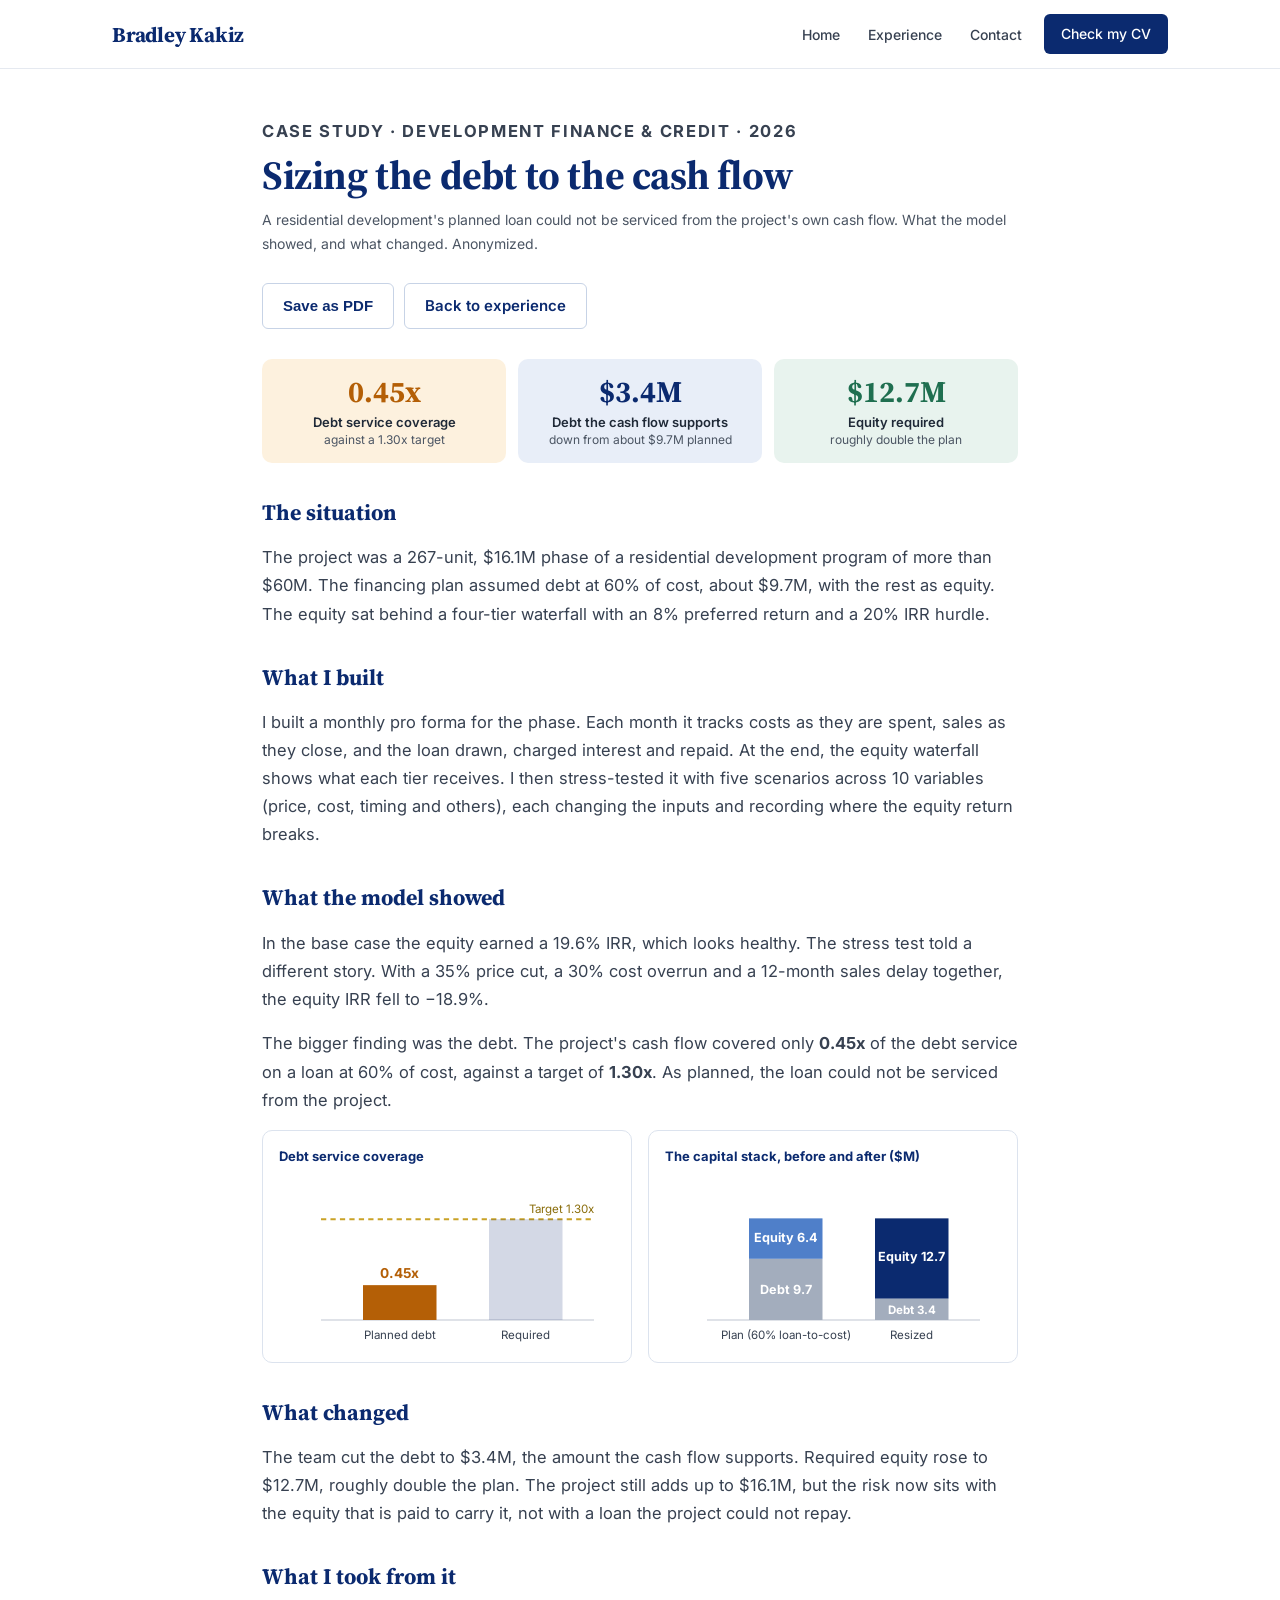
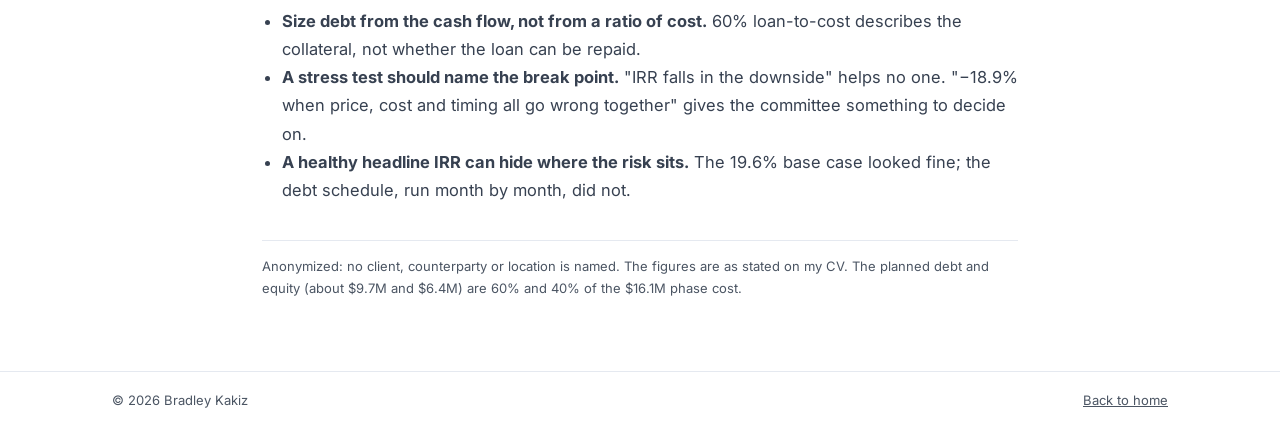
==== case-debt-sizing.html @ 3ac64d31 "Capital Bey figures, case study page, proof links for SignalNorth, new contact line" ====
<!doctype html>
<html lang="en">
<head>
<meta charset="utf-8">
<meta name="viewport" content="width=device-width, initial-scale=1">
<title>Case study: sizing debt to the cash flow · Bradley Kakiz</title>
<meta name="description" content="An anonymized case study: a residential development's planned debt covered 0.45x of its debt service against a 1.30x target. How the model showed it, and what changed.">
<meta property="og:title" content="Case study: sizing debt to the cash flow">
<meta property="og:image" content="https://bradleykakiz.com/img/web-startup.jpg">
<link rel="canonical" href="https://bradleykakiz.com/case-debt-sizing.html">
<link rel="icon" href="img/favicon.svg" type="image/svg+xml">
<link rel="preconnect" href="https://fonts.googleapis.com">
<link rel="preconnect" href="https://fonts.gstatic.com" crossorigin>
<link href="https://fonts.googleapis.com/css2?family=Inter:wght@400;500;600;700&family=Source+Serif+4:opsz,wght@8..60,600;8..60,700&display=swap" rel="stylesheet">
<link rel="stylesheet" href="css/site.css">
<style>
  .case { max-width: 820px; margin: 0 auto; padding: 48px 32px 72px; }
  .case .eyebrow { margin-bottom: 8px; }
  .case h1 { font-size: 40px; line-height: 1.12; margin: 6px 0 10px; letter-spacing: -.01em; }
  .case .meta { color: var(--muted); font-size: 14px; margin: 0 0 28px; }
  .case h2 { font-size: 22px; margin: 34px 0 10px; }
  .case p, .case li { font-size: 16.5px; line-height: 1.7; color: var(--text); }
  .case ul { padding-left: 20px; }
  .kpis { display: grid; grid-template-columns: repeat(3, 1fr); gap: 12px; margin: 8px 0 8px; }
  .kpi { border-radius: 10px; padding: 16px; text-align: center; }
  .kpi b { display: block; font-family: var(--serif); font-size: 30px; line-height: 1.1; }
  .kpi span { display: block; margin-top: 6px; font-size: 13px; font-weight: 600; color: #1F2937; }
  .kpi small { display: block; margin-top: 2px; font-size: 12px; color: var(--muted); }
  .k1 { background: #FDF1DE; } .k1 b { color: #B45F06; }
  .k2 { background: #E8EEF8; } .k2 b { color: var(--navy); }
  .k3 { background: #E8F3EE; } .k3 b { color: #1F6F50; }
  .figs { display: grid; grid-template-columns: 1fr 1fr; gap: 16px; margin: 14px 0 6px; }
  .fig { border: 1px solid var(--card-line); border-radius: 10px; padding: 14px 16px 10px; background: #fff; }
  .fig p.t { margin: 0 0 6px; font-size: 13px; font-weight: 700; color: var(--navy); }
  .fig svg { width: 100%; height: auto; display: block; }
  .fig svg text { font-family: Inter, system-ui, sans-serif; }
  .note { font-size: 13px !important; color: var(--muted) !important; border-top: 1px solid var(--line); padding-top: 14px; margin-top: 36px; }
  .actions { display: flex; gap: 10px; flex-wrap: wrap; margin: 0 0 30px; }
  @media (max-width: 640px) {
    .case { padding: 32px 16px 56px; } .case h1 { font-size: 30px; }
    .kpis, .figs { grid-template-columns: 1fr; }
  }
  @media print {
    .site-header, .site-footer, .actions, .progress { display: none !important; }
    .case { padding: 0; max-width: none; } .case h1 { font-size: 28px; } .case h2 { font-size: 17px; margin-top: 18px; }
    .case p, .case li { font-size: 11.5px; line-height: 1.5; }
    .kpi b { font-size: 22px; } .fig { break-inside: avoid; }
    body { -webkit-print-color-adjust: exact; print-color-adjust: exact; }
  }
</style>
</head>
<body>
<div class="progress" aria-hidden="true"></div>
<header class="site-header">
  <div class="wrap">
    <a class="brand" href="./">Bradley Kakiz</a>
    <nav class="nav" aria-label="Sections">
      <a href="./">Home</a>
      <a href="./#experience">Experience</a>
      <a href="./#contact">Contact</a>
      <a class="btn btn-navy" href="cv/Bradley-Kakiz-CV.pdf" target="_blank" rel="noopener">Check my CV</a>
    </nav>
  </div>
</header>

<main class="case">
  <p class="eyebrow">Case study · Development finance &amp; credit · 2026</p>
  <h1>Sizing the debt to the cash flow</h1>
  <p class="meta">A residential development's planned loan could not be serviced from the project's own cash flow. What the model showed, and what changed. Anonymized.</p>
  <div class="actions">
    <button class="btn btn-outline" type="button" onclick="window.print()">Save as PDF</button>
    <a class="btn btn-outline" href="./#experience">Back to experience</a>
  </div>

  <div class="kpis">
    <div class="kpi k1"><b>0.45x</b><span>Debt service coverage</span><small>against a 1.30x target</small></div>
    <div class="kpi k2"><b>$3.4M</b><span>Debt the cash flow supports</span><small>down from about $9.7M planned</small></div>
    <div class="kpi k3"><b>$12.7M</b><span>Equity required</span><small>roughly double the plan</small></div>
  </div>

  <h2>The situation</h2>
  <p>The project was a 267-unit, $16.1M phase of a residential development program of more than $60M. The financing plan assumed debt at 60% of cost, about $9.7M, with the rest as equity. The equity sat behind a four-tier waterfall with an 8% preferred return and a 20% IRR hurdle.</p>

  <h2>What I built</h2>
  <p>I built a monthly pro forma for the phase. Each month it tracks costs as they are spent, sales as they close, and the loan drawn, charged interest and repaid. At the end, the equity waterfall shows what each tier receives. I then stress-tested it with five scenarios across 10 variables (price, cost, timing and others), each changing the inputs and recording where the equity return breaks.</p>

  <h2>What the model showed</h2>
  <p>In the base case the equity earned a 19.6% IRR, which looks healthy. The stress test told a different story. With a 35% price cut, a 30% cost overrun and a 12-month sales delay together, the equity IRR fell to −18.9%.</p>
  <p>The bigger finding was the debt. The project's cash flow covered only <strong>0.45x</strong> of the debt service on a loan at 60% of cost, against a target of <strong>1.30x</strong>. As planned, the loan could not be serviced from the project.</p>

  <div class="figs">
    <div class="fig">
      <p class="t">Debt service coverage</p>
      <svg viewBox="0 0 320 170" role="img" aria-label="Coverage of 0.45x against a 1.30x target">
        <line x1="40" y1="140" x2="300" y2="140" stroke="#BFC6D1"/>
        <line x1="40" y1="44" x2="300" y2="44" stroke="#C9A227" stroke-width="2" stroke-dasharray="5 4"/>
        <text x="300" y="38" text-anchor="end" font-size="11" fill="#8a6d0b">Target 1.30x</text>
        <rect x="80" y="106.8" width="70" height="33.2" fill="#B45F06"/>
        <text x="115" y="100" text-anchor="middle" font-size="13" font-weight="700" fill="#B45F06">0.45x</text>
        <text x="115" y="158" text-anchor="middle" font-size="11" fill="#374151">Planned debt</text>
        <rect x="200" y="44" width="70" height="96" fill="#0B2A6F" opacity=".18"/>
        <text x="235" y="158" text-anchor="middle" font-size="11" fill="#374151">Required</text>
      </svg>
    </div>
    <div class="fig">
      <p class="t">The capital stack, before and after ($M)</p>
      <svg viewBox="0 0 320 170" role="img" aria-label="Debt 9.7 and equity 6.4 before; debt 3.4 and equity 12.7 after">
        <line x1="40" y1="140" x2="300" y2="140" stroke="#BFC6D1"/>
        <rect x="80" y="140" width="70" height="0" fill="#0B2A6F"/>
        <rect x="80" y="81.7" width="70" height="58.3" fill="#A3ADBD"/>
        <rect x="80" y="43.2" width="70" height="38.5" fill="#4F7FC9"/>
        <text x="115" y="115" text-anchor="middle" font-size="12" font-weight="700" fill="#fff">Debt 9.7</text>
        <text x="115" y="66" text-anchor="middle" font-size="12" font-weight="700" fill="#fff">Equity 6.4</text>
        <rect x="200" y="119.6" width="70" height="20.4" fill="#A3ADBD"/>
        <rect x="200" y="43.2" width="70" height="76.4" fill="#0B2A6F"/>
        <text x="235" y="134" text-anchor="middle" font-size="11" font-weight="700" fill="#fff">Debt 3.4</text>
        <text x="235" y="84" text-anchor="middle" font-size="12" font-weight="700" fill="#fff">Equity 12.7</text>
        <text x="115" y="158" text-anchor="middle" font-size="11" fill="#374151">Plan (60% loan-to-cost)</text>
        <text x="235" y="158" text-anchor="middle" font-size="11" fill="#374151">Resized</text>
      </svg>
    </div>
  </div>

  <h2>What changed</h2>
  <p>The team cut the debt to $3.4M, the amount the cash flow supports. Required equity rose to $12.7M, roughly double the plan. The project still adds up to $16.1M, but the risk now sits with the equity that is paid to carry it, not with a loan the project could not repay.</p>

  <h2>What I took from it</h2>
  <ul>
    <li><strong>Size debt from the cash flow, not from a ratio of cost.</strong> 60% loan-to-cost describes the collateral, not whether the loan can be repaid.</li>
    <li><strong>A stress test should name the break point.</strong> "IRR falls in the downside" helps no one. "−18.9% when price, cost and timing all go wrong together" gives the committee something to decide on.</li>
    <li><strong>A healthy headline IRR can hide where the risk sits.</strong> The 19.6% base case looked fine; the debt schedule, run month by month, did not.</li>
  </ul>

  <p class="note">Anonymized: no client, counterparty or location is named. The figures are as stated on my CV. The planned debt and equity (about $9.7M and $6.4M) are 60% and 40% of the $16.1M phase cost.</p>
</main>

<footer class="site-footer">
  <div class="wrap"><span>© 2026 Bradley Kakiz</span><a href="./">Back to home</a></div>
</footer>
<script src="js/site.js" defer></script>
</body>
</html>
---- css/site.css ----
:root{
  --navy:#0B2A6F; --blue:#1557C0; --blue-dark:#0B3C8C; --ink:#111827; --text:#374151; --muted:#4B5563;
  --line:#E5E9F0; --card-line:#DCE3EE; --tint:#F3F6FB; --chip:#E3ECFA; --amber:#92400E; --on-navy:#DCE6F7; --on-navy-muted:#9DB8E6;
  --serif:'Source Serif 4',Georgia,serif; --sans:Inter,system-ui,-apple-system,'Segoe UI',sans-serif;
}
*{box-sizing:border-box}
html{scroll-behavior:smooth}
body{margin:0;background:#fff;color:#1F2937;font-family:var(--sans);-webkit-font-smoothing:antialiased}
a{color:var(--blue)} a:hover{color:var(--blue-dark)}
img{max-width:100%;display:block}
.wrap{max-width:1120px;margin:0 auto;padding:0 32px}
.eyebrow{margin:0;font-size:13px;font-weight:700;letter-spacing:.1em;text-transform:uppercase;color:var(--blue)}
h1,h2{font-family:var(--serif);color:var(--navy);font-weight:700}
h2{margin:8px 0 28px;font-size:32px}
.btn{display:inline-block;text-decoration:none;font-size:15px;font-weight:600;padding:12px 20px;border-radius:6px;border:1px solid transparent;line-height:1.3}
.btn-primary{background:var(--blue);color:#fff} .btn-primary:hover{background:var(--blue-dark);color:#fff}
.btn-navy{background:var(--navy);color:#fff} .btn-navy:hover{background:var(--blue-dark);color:#fff}
.btn-outline{background:#fff;color:var(--navy);border-color:#C7D3E6} .btn-outline:hover{border-color:var(--blue);color:var(--navy)}
.btn-white{background:#fff;color:var(--navy)} .btn-white:hover{background:var(--chip);color:var(--navy)}
.btn-ghost{color:#fff;border-color:#6F8FC7} .btn-ghost:hover{color:#fff;background:rgba(255,255,255,.08)}
.btns{display:flex;gap:12px;flex-wrap:wrap}

/* header */
.site-header{background:#fff;border-bottom:1px solid var(--line);position:sticky;top:0;z-index:10}
.site-header .wrap{min-height:68px;display:flex;align-items:center;gap:24px;flex-wrap:wrap}
.brand{font-family:var(--serif);font-size:21px;font-weight:700;color:var(--navy);text-decoration:none;letter-spacing:-.01em}
.brand:hover{color:var(--navy)}
.nav{margin-left:auto;display:flex;gap:4px;flex-wrap:wrap;align-items:center}
.nav a{text-decoration:none;color:var(--text);font-size:14px;font-weight:500;padding:10px 12px}
.nav a.active{color:var(--navy);font-weight:600;box-shadow:inset 0 -2px 0 var(--blue)}
.nav a.btn{color:#fff;padding:10px 16px;font-size:14px;margin-left:6px}

/* hero */
.hero{background:var(--tint);border-bottom:1px solid var(--line)}
.hero .wrap{padding-top:72px;padding-bottom:64px;display:flex;flex-wrap:wrap;gap:48px;align-items:center}
.hero-text{flex:999 1 520px;min-width:0}
.hero h1{margin:14px 0 0;font-size:52px;line-height:1.08;letter-spacing:-.02em}
.hero .lede{margin:20px 0 28px;font-size:18px;line-height:1.6;color:var(--text);max-width:620px}
.portrait{flex:1 1 220px;display:flex;justify-content:center}
.portrait img{width:200px;height:200px;border-radius:50%;object-fit:cover;border:6px solid #fff;box-shadow:0 10px 30px rgba(11,42,111,.16)}

/* sections */
.section{padding-top:72px;padding-bottom:24px}
.split{display:flex;flex-wrap:wrap;gap:48px}
.split .side{flex:1 1 240px}
.split .main{flex:999 1 560px;min-width:0}
.prose{font-size:17px;line-height:1.7;color:var(--text)}
.prose p{margin:0 0 16px}
.about h2{margin-bottom:0}

.timeline{border-top:1px solid var(--line)}
.role{display:flex;flex-wrap:wrap;gap:8px 32px;padding:24px 0;border-bottom:1px solid var(--line)}
.role .when{flex:1 1 200px}
.role .when p{margin:0;font-size:14px;font-weight:600;color:var(--navy)}
.role .when p+p{margin-top:4px;font-size:13px;font-weight:400;color:var(--muted)}
.role .what{flex:999 1 560px;min-width:0}
.role h3{margin:0;font-size:18px;font-weight:600;color:var(--ink)}
.role h3 span{font-weight:500;color:var(--muted)}
.role ul,.role p.desc{margin:8px 0 0;font-size:15px;line-height:1.6;color:var(--text)}
.role ul{padding-left:20px}

.band{background:var(--tint);border-top:1px solid var(--line);border-bottom:1px solid var(--line);margin-top:48px}
.band>.wrap{padding-top:72px;padding-bottom:72px}

.feature{text-decoration:none;color:inherit;display:flex;flex-wrap:wrap;background:#fff;border:1px solid var(--card-line);border-radius:10px;overflow:hidden;box-shadow:0 2px 10px rgba(11,42,111,.06);transition:box-shadow .15s,border-color .15s}
.feature:hover{color:inherit;border-color:#B8C7E0;box-shadow:0 6px 22px rgba(11,42,111,.12)}
.feature .shot{flex:1 1 380px;background:var(--navy);padding:24px;display:flex;flex-direction:column;gap:12px}
.feature .shot p{margin:0;font-size:12px;font-weight:700;letter-spacing:.1em;color:var(--on-navy-muted);text-transform:uppercase}
.feature .shot{justify-content:center}
.feature .shot img{width:100%;height:auto;flex:none;border-radius:6px;border:1px solid rgba(255,255,255,.25)}
.feature .body{flex:999 1 420px;min-width:0;padding:28px 32px;display:flex;flex-direction:column;gap:12px}
.feature h3{margin:0;font-family:var(--serif);font-size:26px;color:var(--navy)}
.feature .body p{margin:0;font-size:16px;line-height:1.6;color:var(--text)}
.chips{display:flex;gap:8px;flex-wrap:wrap}
.chip{font-size:12px;font-weight:600;color:var(--navy);background:var(--chip);padding:5px 10px;border-radius:4px}
.more{margin-top:auto;font-size:15px;font-weight:600;color:var(--blue)}

.grid2{display:grid;grid-template-columns:repeat(2,minmax(0,1fr));gap:20px}
.card{background:#fff;border:1px solid var(--card-line);border-radius:10px;padding:24px}
.card .status{margin:0;font-size:12px;font-weight:700;letter-spacing:.08em;color:var(--amber);text-transform:uppercase}
.card h3{margin:8px 0 0;font-size:19px;font-weight:600;color:var(--ink)}
.card p.d{margin:8px 0 0;font-size:15px;line-height:1.6;color:var(--text)}

.two-col{display:grid;grid-template-columns:repeat(2,minmax(0,1fr));gap:40px}
.two-col h2{font-size:26px;margin:8px 0 16px}
.two-col p{margin:0;font-size:16px;line-height:1.6;color:var(--text)}
.two-col p.sub{margin-top:10px;font-size:15px;color:var(--muted)}
.two-col ul{margin:0;padding-left:20px;font-size:15px;line-height:1.8;color:var(--text)}

.cta{margin-top:48px;padding-bottom:72px}
.cta-box{background:var(--navy);color:#fff;border-radius:12px;padding:40px;display:flex;flex-wrap:wrap;gap:24px;align-items:center;justify-content:space-between}
.cta-box h2{margin:0;color:#fff;font-size:30px}
.cta-box p{margin:8px 0 0;font-size:16px;color:#C9D7EF}
.cta-box>div:first-child{flex:999 1 420px;min-width:0}

.site-footer{border-top:1px solid var(--line)}
.site-footer .wrap{padding-top:20px;padding-bottom:20px;display:flex;justify-content:space-between;gap:12px;flex-wrap:wrap;font-size:13px;color:var(--muted)}
.site-footer a{color:var(--muted)}

/* project page */
.p-hero{background:var(--navy);color:#fff}
.p-hero .wrap{padding-top:56px;padding-bottom:60px}
.p-hero .back{color:var(--on-navy-muted);font-size:14px;text-decoration:none}
.p-hero .back:hover{color:#fff}
.p-hero h1{color:#fff;margin:16px 0 0;font-size:48px;line-height:1.1}
.p-hero .lede{margin:14px 0 26px;font-size:19px;line-height:1.55;color:var(--on-navy);max-width:760px}
.stats{display:grid;grid-template-columns:repeat(4,minmax(0,1fr));gap:16px}
.stat{border:1px solid var(--card-line);border-radius:10px;padding:20px}
.stat b{display:block;font-family:var(--serif);font-size:34px;color:var(--navy)}
.stat span{display:block;margin-top:4px;font-size:14px;color:var(--muted)}
.aside{flex:1 1 320px;background:var(--tint);border-radius:10px;padding:24px;align-self:flex-start}
.aside ul{margin:12px 0 0;padding-left:20px;font-size:15px;line-height:1.7;color:var(--text)}
.h2s{font-size:30px;margin:0 0 20px}
.models .card{padding:20px}
.models h3{margin:0;font-size:17px}
.models p.d{color:var(--muted);margin-top:6px}
figure{margin:0}
figure .frame{border:1px solid var(--card-line);border-radius:10px;overflow:hidden;background:var(--tint)}
figure .frame img{width:100%;height:auto}
figcaption{margin-top:8px;font-size:14px;color:var(--muted);line-height:1.5}
video{width:100%;display:block;border-radius:10px;border:1px solid var(--card-line);background:#0B2A6F}
.table-wrap{border:1px solid var(--card-line);border-radius:10px;overflow-x:auto}
table{width:100%;border-collapse:collapse;font-size:15px;min-width:560px}
th{background:var(--navy);color:#fff;text-align:left;padding:12px 16px;font-weight:600}
td{padding:12px 16px;border-top:1px solid var(--line)}
td.ex{color:var(--muted)}
th.r,td.r{text-align:right;white-space:nowrap}
.note{margin:16px 0 0;font-size:14px;color:var(--muted)}
.soft-cta{background:var(--tint);border-radius:12px;padding:32px;display:flex;flex-wrap:wrap;gap:20px;align-items:center;justify-content:space-between}
.soft-cta p{margin:0;font-size:17px;color:var(--navy);font-weight:600}

:focus-visible{outline:3px solid var(--blue);outline-offset:2px}

@media (max-width:760px){
  .wrap{padding:0 16px}
  .hero .wrap{padding-top:44px;padding-bottom:44px;gap:28px}
  .hero h1{font-size:36px}
  .p-hero h1{font-size:36px}
  .portrait{order:-1;justify-content:flex-start}
  .portrait img{width:120px;height:120px;border-width:4px}
  .section{padding-top:48px}
  h2{font-size:27px}
  .grid2,.two-col{grid-template-columns:1fr}
  .stats{grid-template-columns:repeat(2,minmax(0,1fr))}
  .site-header{position:static}
  .site-header .wrap{gap:4px;padding-top:14px}
  .nav{margin-left:-10px;width:calc(100% + 10px);padding-bottom:6px;overflow-x:auto;flex-wrap:nowrap}
  .nav a.btn{display:none}
  .nav a{padding:8px 10px;white-space:nowrap}
  .cta-box{padding:28px}
  .feature .body{padding:22px}
}

/* ---------------------------------------------------------------- motion */
.hero, .p-hero { position: relative; overflow: hidden; }
.hero .wrap, .p-hero .wrap { position: relative; z-index: 1; }
.hero-chart { position: absolute; inset: auto 0 0 0; width: 100%; height: 72%; z-index: 0;
  pointer-events: none; }
.hero-chart .grid line { stroke: #D5DEEC; stroke-width: 1; }
.hero-chart .line { fill: none; stroke: var(--blue); stroke-width: 2.5; opacity: .35;
  stroke-linecap: round; stroke-linejoin: round; }
.hero-chart .area { fill: url(#heroFade); opacity: .55; }
.p-hero .hero-chart .grid line { stroke: rgba(255,255,255,.08); }
.p-hero .hero-chart .line { stroke: #9DB8E6; opacity: .45; }
.p-hero .hero-chart .area { opacity: .25; }
.motion .hero-chart .line { stroke-dasharray: 2400; stroke-dashoffset: 2400;
  animation: draw 2.6s cubic-bezier(.4,0,.2,1) .3s forwards; }
.motion .hero-chart .area { opacity: 0; animation: fadein 1.2s ease 1.9s forwards; }
.motion .hero-chart .dot { opacity: 0; animation: fadein .4s ease 2.8s forwards; }
.hero-chart .dot { fill: var(--blue); }
.p-hero .hero-chart .dot { fill: #DCE6F7; }
@keyframes draw { to { stroke-dashoffset: 0; } }
@keyframes fadein { to { opacity: .55; } }
.motion .hero-text > *, .motion .p-hero .wrap > * { opacity: 0; transform: translateY(14px);
  animation: rise .7s cubic-bezier(.2,.7,.2,1) forwards; }
.motion .hero-text > *:nth-child(2), .motion .p-hero .wrap > *:nth-child(2) { animation-delay: .08s; }
.motion .hero-text > *:nth-child(3), .motion .p-hero .wrap > *:nth-child(3) { animation-delay: .16s; }
.motion .hero-text > *:nth-child(4), .motion .p-hero .wrap > *:nth-child(4) { animation-delay: .24s; }
.motion .portrait img { opacity: 0; transform: scale(.94); animation: pop .8s cubic-bezier(.2,.7,.2,1) .25s forwards; }
@keyframes rise { to { opacity: 1; transform: none; } }
@keyframes pop { to { opacity: 1; transform: none; } }

.motion .reveal { opacity: 0; transform: translateY(18px);
  transition: opacity .6s ease, transform .6s cubic-bezier(.2,.7,.2,1); }
.motion .reveal.in { opacity: 1; transform: none; }

.card, .stat, .feature, .role, .btn { transition: transform .2s ease, box-shadow .2s ease,
  border-color .2s ease, background-color .2s ease, color .2s ease; }
.motion .reveal.in.card:hover, .motion .reveal.in.stat:hover { transform: translateY(-3px);
  box-shadow: 0 8px 24px rgba(11,42,111,.10); border-color: #B8C7E0; }
.motion .reveal.in.feature:hover { transform: translateY(-3px); }
.feature .shot img { transition: transform .5s cubic-bezier(.2,.7,.2,1); }
.feature:hover .shot img { transform: scale(1.02); }
.btn:hover { transform: translateY(-1px); }
.nav a:not(.btn) { position: relative; }
.nav a:not(.btn)::after { content: ""; position: absolute; left: 12px; right: 12px; bottom: 4px;
  height: 2px; background: var(--blue); transform: scaleX(0); transform-origin: left;
  transition: transform .25s ease; }
.nav a:not(.btn):hover::after { transform: scaleX(1); }
.more { transition: letter-spacing .2s ease; }
.feature:hover .more { letter-spacing: .01em; }

/* Reduced motion (Windows "Animation effects" off): fades and counters only, nothing moves. */
.calm .reveal, .calm .hero-text > *, .calm .p-hero .wrap > *, .calm .portrait img,
.calm .feature.reveal .chip, .calm .role.reveal li { transform: none !important; }
.calm .hero-chart .ring, .calm .cta-box::before { animation: none !important; display: none; }
.calm .card:hover, .calm .stat:hover, .calm .feature:hover, .calm .btn:hover,
.calm figure:hover .frame, .calm .feature:hover .shot img { transform: none !important; }

/* ---------------------------------------------------------------- motion, round 2 */
.progress { position: fixed; top: 0; left: 0; right: 0; height: 3px; z-index: 20;
  background: linear-gradient(90deg, var(--blue), #5B8DEF); transform: scaleX(0);
  transform-origin: left; pointer-events: none; }
.site-header { transition: box-shadow .25s ease, background-color .25s ease; }
.site-header.scrolled { box-shadow: 0 6px 20px rgba(11,42,111,.08); background: rgba(255,255,255,.94);
  backdrop-filter: saturate(1.4) blur(8px); -webkit-backdrop-filter: saturate(1.4) blur(8px); }
.nav a.here:not(.btn) { color: var(--navy); }
.nav a.here:not(.btn)::after { transform: scaleX(1); }

/* the latest point of the hero chart breathes */
.hero-chart .ring { fill: none; stroke: var(--blue); stroke-width: 1.5; opacity: 0; }
.p-hero .hero-chart .ring { stroke: #DCE6F7; }
.motion .hero-chart .ring { transform-box: fill-box; transform-origin: center;
  animation: ping 2.4s ease-out 3s infinite; }
@keyframes ping { 0% { opacity: .6; transform: scale(1); } 80%, 100% { opacity: 0; transform: scale(4.5); } }

/* experience: an accent bar grows beside each role as it arrives */
.role { position: relative; }
.role::before { content: ""; position: absolute; left: -20px; top: 24px; bottom: 24px; width: 3px;
  border-radius: 3px; background: linear-gradient(var(--blue), #9DB8E6); transform: scaleY(0);
  transform-origin: top; transition: transform .7s cubic-bezier(.2,.7,.2,1) .15s; }
.static .role::before, .motion .role.in::before { transform: scaleY(1); }
.role:hover::before { background: var(--navy); }
@media (max-width: 1200px) { .role::before { left: -12px; } }

/* cards: a soft light follows the cursor */
.card, .stat { position: relative; overflow: hidden; }
.card::after, .stat::after { content: ""; position: absolute; inset: 0; pointer-events: none;
  opacity: 0; transition: opacity .3s ease;
  background: radial-gradient(260px circle at var(--mx, 50%) var(--my, 50%), rgba(21,87,192,.09), transparent 70%); }
.card:hover::after, .stat:hover::after { opacity: 1; }

/* chips and list items arrive one after another */
.motion .feature.reveal .chip { opacity: 0; transform: translateY(6px);
  transition: opacity .4s ease, transform .4s ease; }
.motion .feature.reveal.in .chip { opacity: 1; transform: none; }
.motion .feature.reveal.in .chip:nth-child(2) { transition-delay: .25s; }
.motion .feature.reveal.in .chip:nth-child(3) { transition-delay: .35s; }
.motion .feature.reveal.in .chip:nth-child(4) { transition-delay: .45s; }
.motion .feature.reveal.in .chip:nth-child(1) { transition-delay: .15s; }
.motion .role.reveal li { opacity: 0; transform: translateX(-6px); transition: opacity .45s ease, transform .45s ease; }
.motion .role.reveal.in li { opacity: 1; transform: none; }
.motion .role.reveal.in li:nth-child(2) { transition-delay: .12s; }
.motion .role.reveal.in li:nth-child(3) { transition-delay: .22s; }
.motion .role.reveal.in li:nth-child(4) { transition-delay: .32s; }

/* screenshots lift a little on hover */
.frame { transition: transform .35s cubic-bezier(.2,.7,.2,1), box-shadow .35s ease; }
figure:hover .frame { transform: translateY(-4px); box-shadow: 0 14px 34px rgba(11,42,111,.14); }

/* the call-to-action box has a slow light across it */
.cta-box { position: relative; overflow: hidden; }
.cta-box > * { position: relative; z-index: 1; }
.motion .cta-box::before { content: ""; position: absolute; inset: -40%; z-index: 0;
  background: radial-gradient(closest-side, rgba(91,141,239,.28), transparent);
  width: 60%; height: 180%; animation: drift 14s ease-in-out infinite alternate; }
@keyframes drift { from { transform: translateX(-20%); } to { transform: translateX(160%); } }

.calm .role::before { transition: opacity .6s ease; transform: scaleY(1); opacity: 0; }
.calm .role.in::before { opacity: 1; }
.live-note { margin: 14px 0 0; font-size: 13px; color: var(--on-navy-muted); max-width: 560px; }

/* ---------------------------------------------------------------- about, punchy */
.prose.punchy .big { font-family: var(--serif); font-size: 26px; line-height: 1.35; color: var(--navy); font-weight: 700; margin-bottom: 18px; }
.prose.punchy .hobbies { display: flex; flex-wrap: wrap; gap: 10px; margin-top: 6px; }
.prose.punchy .hobbies span { background: var(--chip); color: var(--navy); font-weight: 600; font-size: 15px; padding: 8px 14px; border-radius: 999px; }

/* ---------------------------------------------------------------- trading desk */
.desk-lede { margin: -12px 0 24px; font-size: 17px; line-height: 1.6; color: var(--text); max-width: 720px; }
.desk { background: #0A1F52; border-radius: 14px; color: #fff; overflow: hidden; box-shadow: 0 18px 40px rgba(11,42,111,.22); transition: box-shadow .4s ease; }
.desk.storm { box-shadow: 0 18px 40px rgba(251,146,60,.25), 0 0 0 1px rgba(251,146,60,.35) inset; }
.desk-top { display: flex; align-items: center; justify-content: space-between; gap: 16px; padding: 16px 20px; border-bottom: 1px solid rgba(157,184,230,.15); flex-wrap: wrap; }
.desk-top .sym { font-weight: 700; letter-spacing: .02em; }
.desk-top .sim { margin-left: 10px; font-size: 11px; text-transform: uppercase; letter-spacing: .1em; color: #9DB8E6; border: 1px solid rgba(157,184,230,.4); border-radius: 999px; padding: 2px 8px; }
.desk-top .px b { font-size: 24px; font-variant-numeric: tabular-nums; margin-right: 10px; }
.desk-top .timer { font-variant-numeric: tabular-nums; color: #DCE6F7; font-size: 18px; }
.chg { font-weight: 600; font-variant-numeric: tabular-nums; }
.desk .up { color: #34D399; } .desk .dn { color: #FB923C; }
.desk-chart { position: relative; height: 320px; }
.desk-chart canvas { width: 100%; height: 100%; display: block; }
.desk-news { position: absolute; left: 16px; top: 12px; font-size: 13px; font-weight: 600; background: rgba(52,211,153,.15); color: #A7F3D0; padding: 6px 12px; border-radius: 6px; opacity: 0; transform: translateY(-6px); transition: opacity .25s ease, transform .25s ease; pointer-events: none; }
.desk-news.dn { background: rgba(251,146,60,.16); color: #FED7AA; }
.desk-news.on { opacity: 1; transform: none; }
.desk-over { position: absolute; inset: 0; display: flex; align-items: center; justify-content: center; text-align: center; background: rgba(10,31,82,.78); backdrop-filter: blur(2px); padding: 20px; transition: opacity .3s ease; }
.desk-over.hide { opacity: 0; pointer-events: none; }
.desk-over .over-title { font-family: var(--serif); font-size: 26px; font-weight: 700; margin: 0 0 8px; }
.desk-over .over-text { margin: 0 auto 18px; max-width: 460px; color: #DCE6F7; line-height: 1.55; }
.desk-controls { display: flex; flex-wrap: wrap; gap: 10px; align-items: center; padding: 16px 20px; border-top: 1px solid rgba(157,184,230,.15); }
.dbtn { font: 600 15px var(--sans); border-radius: 8px; border: 1px solid transparent; padding: 12px 18px; cursor: pointer; transition: transform .12s ease, filter .15s ease; min-width: 96px; }
.dbtn:active:not(:disabled) { transform: scale(.96); }
.dbtn:disabled { opacity: .4; cursor: default; }
.dbtn.buy { background: #059669; color: #fff; } .dbtn.sell { background: #EA580C; color: #fff; }
.dbtn.flat { background: transparent; color: #fff; border-color: rgba(157,184,230,.5); }
.dbtn:hover:not(:disabled) { filter: brightness(1.08); }
.dbtn kbd { font: 11px var(--sans); opacity: .7; margin-left: 6px; border: 1px solid rgba(255,255,255,.4); border-radius: 4px; padding: 0 5px; }
.desk-stats { margin-left: auto; display: grid; grid-template-columns: repeat(4, auto); gap: 4px 28px; }
.desk-stats span { display: block; font-size: 11px; text-transform: uppercase; letter-spacing: .08em; color: #9DB8E6; }
.desk-stats b { font-size: 17px; font-variant-numeric: tabular-nums; }
@media (max-width: 760px) {
  .desk-chart { height: 240px; }
  .desk-stats { margin-left: 0; width: 100%; grid-template-columns: repeat(2, 1fr); }
  .dbtn { flex: 1; min-width: 0; padding: 12px 8px; }
  .dbtn kbd { display: none; }
  .prose.punchy .big { font-size: 22px; }
}

/* ---------------------------------------------------------------- dark trading-floor hero */
.hero, .p-hero { background: #05112B; border-bottom: 0; }
.hero-bg { position: absolute; inset: 0; width: 100%; height: 100%; z-index: 0; display: block; }
.hero .eyebrow { color: #8FB4FF; }
.hero h1 { color: #fff; text-shadow: 0 2px 18px rgba(0,0,0,.35); }
.hero .lede { color: #DCE6F7; }
.hero .btn-outline { background: rgba(255,255,255,.06); color: #fff; border-color: rgba(220,230,247,.45); }
.hero .btn-outline:hover { background: rgba(255,255,255,.14); color: #fff; border-color: #fff; }
.hero .portrait img { border-color: rgba(255,255,255,.9); box-shadow: 0 0 0 6px rgba(91,141,239,.25), 0 14px 40px rgba(0,0,0,.45); }
.hero .wrap { padding-top: 96px; padding-bottom: 96px; }
@media (max-width: 760px) { .hero .wrap { padding-top: 56px; padding-bottom: 56px; } }

/* ---------------------------------------------------------------- analyst illustration */
.desk-head { display: grid; grid-template-columns: minmax(0, 1fr) minmax(0, 1.05fr); gap: 36px; align-items: center; margin-bottom: 28px; }
.desk-head .desk-lede { margin: 0; }
.desk-art { margin: 0; border-radius: 14px; overflow: hidden; aspect-ratio: 16 / 10; box-shadow: 0 18px 40px rgba(11,42,111,.22); }
.desk-art svg { width: 100%; height: 100%; display: block; }
.motion .analyst .an-line { stroke-dasharray: 900; stroke-dashoffset: 900; animation: an-draw 3.2s cubic-bezier(.4,0,.2,1) .3s forwards; }
.motion .analyst .an-lens { animation: an-glint 4s ease-in-out infinite; }
.motion .analyst .an-bars rect { transform-box: fill-box; transform-origin: bottom; animation: an-bar 2.6s ease-in-out infinite alternate; }
.motion .analyst .an-bars rect:nth-child(3n) { animation-delay: .5s; }
.motion .analyst .an-bars rect:nth-child(3n+1) { animation-delay: 1.1s; }
@keyframes an-draw { to { stroke-dashoffset: 0; } }
@keyframes an-glint { 0%, 100% { fill-opacity: .25; } 50% { fill-opacity: .6; } }
@keyframes an-bar { from { transform: scaleY(.75); } to { transform: scaleY(1.05); } }
.calm .analyst .an-bars rect, .calm .analyst .an-lens { animation: none; }
@media (max-width: 860px) { .desk-head { grid-template-columns: 1fr; gap: 20px; } }
.hero .portrait img { border: 3px solid rgba(143,180,255,.55); box-shadow: 0 0 0 8px rgba(91,141,239,.12), 0 18px 44px rgba(0,0,0,.5); }

/* ---------------------------------------------------------------- trading terminal */
.tx { --tx-bg: #0B1220; --tx-panel: #0F172A; --tx-line: rgba(148,163,184,.14); --tx-text: #E2E8F0; --tx-mute: #94A3B8;
  --tx-up: #26A69A; --tx-dn: #EF5350;
  background: var(--tx-bg); color: var(--tx-text); border-radius: 12px; overflow: hidden; border: 1px solid #1E293B;
  box-shadow: 0 24px 50px rgba(2,6,23,.35); font-variant-numeric: tabular-nums; transition: box-shadow .4s ease; }
.tx.storm { box-shadow: 0 24px 50px rgba(2,6,23,.35), 0 0 0 1px rgba(239,83,80,.45) inset; }
.tx .up { color: var(--tx-up); } .tx .dn { color: var(--tx-dn); }
.tx-h { margin: 0 0 8px; font-size: 11px; font-weight: 600; letter-spacing: .08em; text-transform: uppercase; color: var(--tx-mute); }
.tx-head { display: flex; align-items: center; gap: 24px; flex-wrap: wrap; padding: 12px 16px; border-bottom: 1px solid var(--tx-line); background: var(--tx-panel); }
.tx-sym { display: flex; flex-direction: column; gap: 2px; min-width: 0; }
.tx-sym b { font-size: 18px; letter-spacing: .02em; }
.tx-name { font-size: 12px; color: var(--tx-mute); }
.tx-live { font-size: 10px; font-weight: 700; letter-spacing: .1em; color: #FCA5A5; display: inline-flex; align-items: center; gap: 6px; }
.tx-live i { width: 7px; height: 7px; border-radius: 50%; background: #EF4444; box-shadow: 0 0 0 0 rgba(239,68,68,.6); animation: tx-pulse 1.6s infinite; }
@keyframes tx-pulse { 70% { box-shadow: 0 0 0 7px rgba(239,68,68,0); } 100% { box-shadow: 0 0 0 0 rgba(239,68,68,0); } }
.tx-quote b { font-size: 28px; font-weight: 700; margin-right: 10px; }
.tx-quote .chg { font-size: 14px; font-weight: 600; }
.tx-stats { display: flex; gap: 22px; margin: 0 0 0 auto; }
.tx-stats div { display: flex; flex-direction: column; }
.tx-stats dt { font-size: 10px; text-transform: uppercase; letter-spacing: .08em; color: var(--tx-mute); }
.tx-stats dd { margin: 0; font-size: 14px; font-weight: 600; }
.tx-body { display: grid; grid-template-columns: 190px minmax(0, 1fr) 230px; min-height: 400px; }
.tx-watch, .tx-ticket { background: var(--tx-panel); padding: 12px; }
.tx-watch { border-right: 1px solid var(--tx-line); }
.tx-ticket { border-left: 1px solid var(--tx-line); display: flex; flex-direction: column; gap: 10px; }
.tx-watch table { width: 100%; border-collapse: collapse; font-size: 12px; }
.tx-watch td { padding: 7px 2px; border-bottom: 1px solid var(--tx-line); vertical-align: top; }
.tx-watch td b { display: block; font-size: 12px; }
.tx-watch td small { color: var(--tx-mute); font-size: 10.5px; }
.tx-watch td.r { text-align: right; }
.tx-watch .p { display: block; font-weight: 600; }
.tx-watch .c { font-size: 11px; }
.tx-watch tr.me td { background: rgba(37,99,235,.14); }
.tx-watch tr.fl-up .p { animation: tx-flu .6s ease; } .tx-watch tr.fl-dn .p { animation: tx-fld .6s ease; }
@keyframes tx-flu { from { color: var(--tx-up); } } @keyframes tx-fld { from { color: var(--tx-dn); } }
.tx-chart { display: flex; flex-direction: column; min-width: 0; }
.tx-tools { display: flex; gap: 4px; padding: 6px 10px; border-bottom: 1px solid var(--tx-line); font-size: 12px; color: var(--tx-mute); }
.tx-tools span { padding: 3px 8px; border-radius: 4px; }
.tx-tools span.on { background: rgba(37,99,235,.25); color: #BFDBFE; }
.tx-tools .sep { width: 1px; padding: 0; background: var(--tx-line); margin: 0 4px; }
.tx-canvas { position: relative; flex: 1; min-height: 340px; }
.tx-canvas canvas { position: absolute; inset: 0; width: 100%; height: 100%; display: block; }
.tx-qty { display: flex; align-items: center; gap: 6px; font-size: 12px; color: var(--tx-mute); }
.tx-qty span { margin-right: auto; }
.tx-qty button { width: 34px; height: 30px; border-radius: 6px; border: 1px solid var(--tx-line); background: transparent; color: var(--tx-text); font: 600 13px var(--sans); cursor: pointer; }
.tx-qty button.on { background: #1D4ED8; border-color: #1D4ED8; }
.tx-sides { display: grid; grid-template-columns: 1fr 1fr; gap: 8px; }
.tx-sides button { border: 0; border-radius: 8px; padding: 10px 8px; color: #fff; cursor: pointer; display: flex; flex-direction: column; align-items: center; gap: 2px; font-family: var(--sans); transition: filter .15s ease, transform .1s ease; }
.tx-sides button span { font-size: 12px; font-weight: 700; letter-spacing: .08em; }
.tx-sides button b { font-size: 16px; }
.tx-sides button small { font-size: 10px; opacity: .8; }
.tx-buy { background: var(--tx-up); } .tx-sell { background: var(--tx-dn); }
.tx-sides button:hover:not(:disabled) { filter: brightness(1.1); }
.tx-sides button:active:not(:disabled) { transform: scale(.97); }
.tx-sides button:disabled, .tx-flat:disabled { opacity: .45; cursor: default; }
.tx-flat { border: 1px solid var(--tx-line); background: transparent; color: var(--tx-text); border-radius: 8px; padding: 9px; font: 600 13px var(--sans); cursor: pointer; }
.tx-flat:hover:not(:disabled) { border-color: #64748B; }
.tx-pos { display: grid; grid-template-columns: 1fr 1fr; gap: 8px 12px; margin: 4px 0 0; }
.tx-pos dt { font-size: 10px; text-transform: uppercase; letter-spacing: .08em; color: var(--tx-mute); }
.tx-pos dd { margin: 0; font-size: 14px; font-weight: 600; }
.tx-margin { margin-top: auto; }
.tx-margin-top { display: flex; justify-content: space-between; font-size: 11px; color: var(--tx-mute); margin-bottom: 5px; }
.tx-bar { height: 6px; background: #1E293B; border-radius: 3px; overflow: hidden; }
.tx-bar i { display: block; height: 100%; width: 0; background: #F59E0B; transition: width .2s ease; }
.tx-bar i.hot { background: var(--tx-dn); }
.tx-foot { display: grid; grid-template-columns: 1fr 1fr; border-top: 1px solid var(--tx-line); background: var(--tx-panel); }
.tx-panel { padding: 10px 14px; min-width: 0; }
.tx-panel + .tx-panel { border-left: 1px solid var(--tx-line); }
.tx-table { width: 100%; border-collapse: collapse; font-size: 12px; }
.tx-table th { text-align: left; font-weight: 500; color: var(--tx-mute); padding: 3px 4px; border-bottom: 1px solid var(--tx-line); }
.tx-table td { padding: 3px 4px; }
.tx-table tr.empty td { color: var(--tx-mute); padding: 8px 4px; }
.tx-table tbody { display: table-row-group; }
#d-tape tr.up td:nth-child(2) { color: var(--tx-up); } #d-tape tr.dn td:nth-child(2) { color: var(--tx-dn); }
.tx .desk-over { background: rgba(11,18,32,.82); }
@media (max-width: 960px) {
  .tx-body { grid-template-columns: minmax(0, 1fr) 220px; }
  .tx-watch { display: none; }
}
@media (max-width: 680px) {
  .tx-body { grid-template-columns: 1fr; }
  .tx-ticket { border-left: 0; border-top: 1px solid var(--tx-line); }
  .tx-canvas { min-height: 260px; }
  .tx-stats { margin-left: 0; gap: 14px; width: 100%; justify-content: space-between; }
  .tx-foot { grid-template-columns: 1fr; }
  .tx-panel + .tx-panel { border-left: 0; border-top: 1px solid var(--tx-line); }
  .tx-tools { display: none; }
}
/* the terminal's tables are not the site's tables */
.tx table { min-width: 0; font-size: 12px; table-layout: fixed; }
.tx th { background: transparent; color: var(--tx-mute); padding: 4px; font-weight: 500; border-bottom: 1px solid var(--tx-line); white-space: nowrap; }
.tx td { border-top: 0; padding: 4px; white-space: nowrap; overflow: hidden; text-overflow: ellipsis; }
.tx-watch td { padding: 7px 2px; border-bottom: 1px solid var(--tx-line); }
.tx-watch td:first-child { width: 58%; }
.tx-table th:last-child, .tx-table td:last-child { text-align: right; }

/* proof links under the featured project */
.proof { display: grid; grid-template-columns: repeat(4, minmax(0, 1fr)); gap: 12px; margin-top: 14px; }
.proof a { display: block; text-decoration: none; background: #fff; border: 1px solid var(--card-line); border-radius: 10px; padding: 14px 16px; transition: border-color .2s ease, transform .2s ease, box-shadow .2s ease; }
.proof a:hover { border-color: var(--blue); transform: translateY(-2px); box-shadow: 0 8px 20px rgba(11,42,111,.08); }
.proof b { display: block; color: var(--navy); font-size: 15px; }
.proof b::after { content: " →"; color: var(--blue); }
.proof span { display: block; margin-top: 3px; color: var(--muted); font-size: 13px; line-height: 1.4; }
@media (max-width: 900px) { .proof { grid-template-columns: 1fr 1fr; } }
@media (max-width: 480px) { .proof { grid-template-columns: 1fr; } }
.role .what li a { font-weight: 600; white-space: nowrap; }
.case-card { display: block; text-decoration: none; margin-top: 20px; background: #fff; border: 1px solid var(--card-line); border-left: 4px solid #B45F06; border-radius: 10px; padding: 22px 24px; transition: transform .2s ease, box-shadow .2s ease; }
.case-card:hover { transform: translateY(-2px); box-shadow: 0 10px 26px rgba(11,42,111,.10); }
.case-card .status { margin: 0 0 6px; font-size: 12px; font-weight: 700; letter-spacing: .08em; text-transform: uppercase; color: #B45F06; }
.case-card h3 { margin: 0 0 6px; color: var(--ink); font-size: 20px; }
.case-card .d { margin: 0 0 10px; color: var(--text); font-size: 15.5px; line-height: 1.6; }
.case-card .more { color: var(--blue); font-weight: 600; font-size: 15px; }
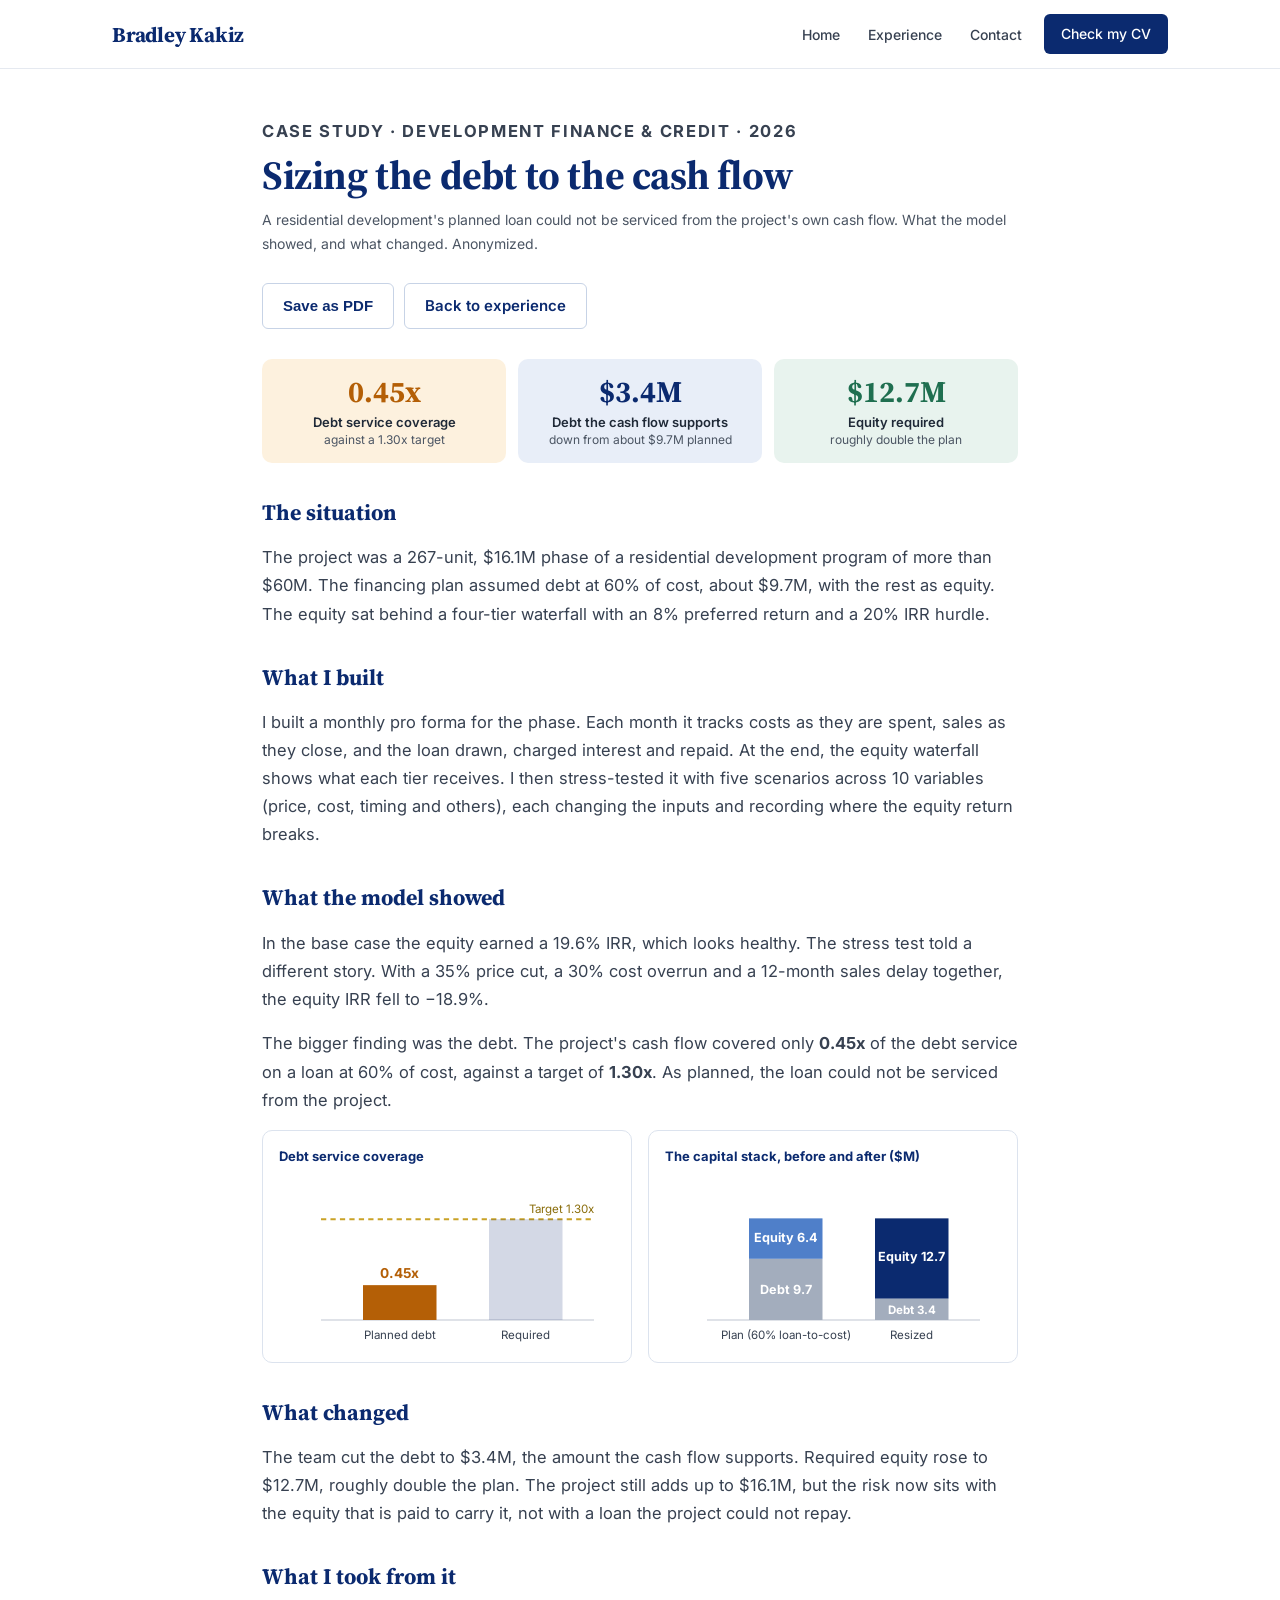
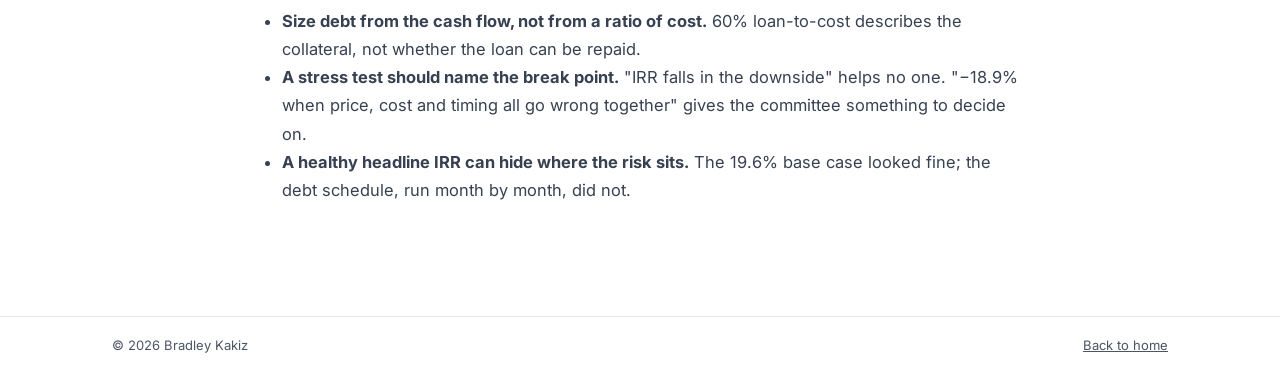
==== commit c21b3a89: "Calmer hero, game below projects, case study note removed, polish Co-Authored-By: Claude Fable 5.2 <" ====
--- a/case-debt-sizing.html
+++ b/case-debt-sizing.html
@@ -130,8 +130,6 @@
     <li><strong>A stress test should name the break point.</strong> "IRR falls in the downside" helps no one. "−18.9% when price, cost and timing all go wrong together" gives the committee something to decide on.</li>
     <li><strong>A healthy headline IRR can hide where the risk sits.</strong> The 19.6% base case looked fine; the debt schedule, run month by month, did not.</li>
   </ul>
-
-  <p class="note">Anonymized: no client, counterparty or location is named. The figures are as stated on my CV. The planned debt and equity (about $9.7M and $6.4M) are 60% and 40% of the $16.1M phase cost.</p>
 </main>
 
 <footer class="site-footer">
--- a/css/site.css
+++ b/css/site.css
@@ -455,3 +455,14 @@
 .case-card h3 { margin: 0 0 6px; color: var(--ink); font-size: 20px; }
 .case-card .d { margin: 0 0 10px; color: var(--text); font-size: 15.5px; line-height: 1.6; }
 .case-card .more { color: var(--blue); font-weight: 600; font-size: 15px; }
+
+/* ---------------------------------------------------------------- polish pass */
+.section, .band { scroll-margin-top: 72px; }
+#desk { scroll-margin-top: 72px; padding-bottom: 48px; }
+.desk-section { border-top: 1px solid var(--line); margin-top: 56px; }
+.hero h1 { letter-spacing: -.015em; }
+.hero .eyebrow { letter-spacing: .14em; }
+.two-col { padding-top: 64px; }
+:focus-visible { outline: 2px solid var(--blue); outline-offset: 3px; border-radius: 4px; }
+::selection { background: #C9DBF7; }
+.site-footer { margin-top: 24px; }
